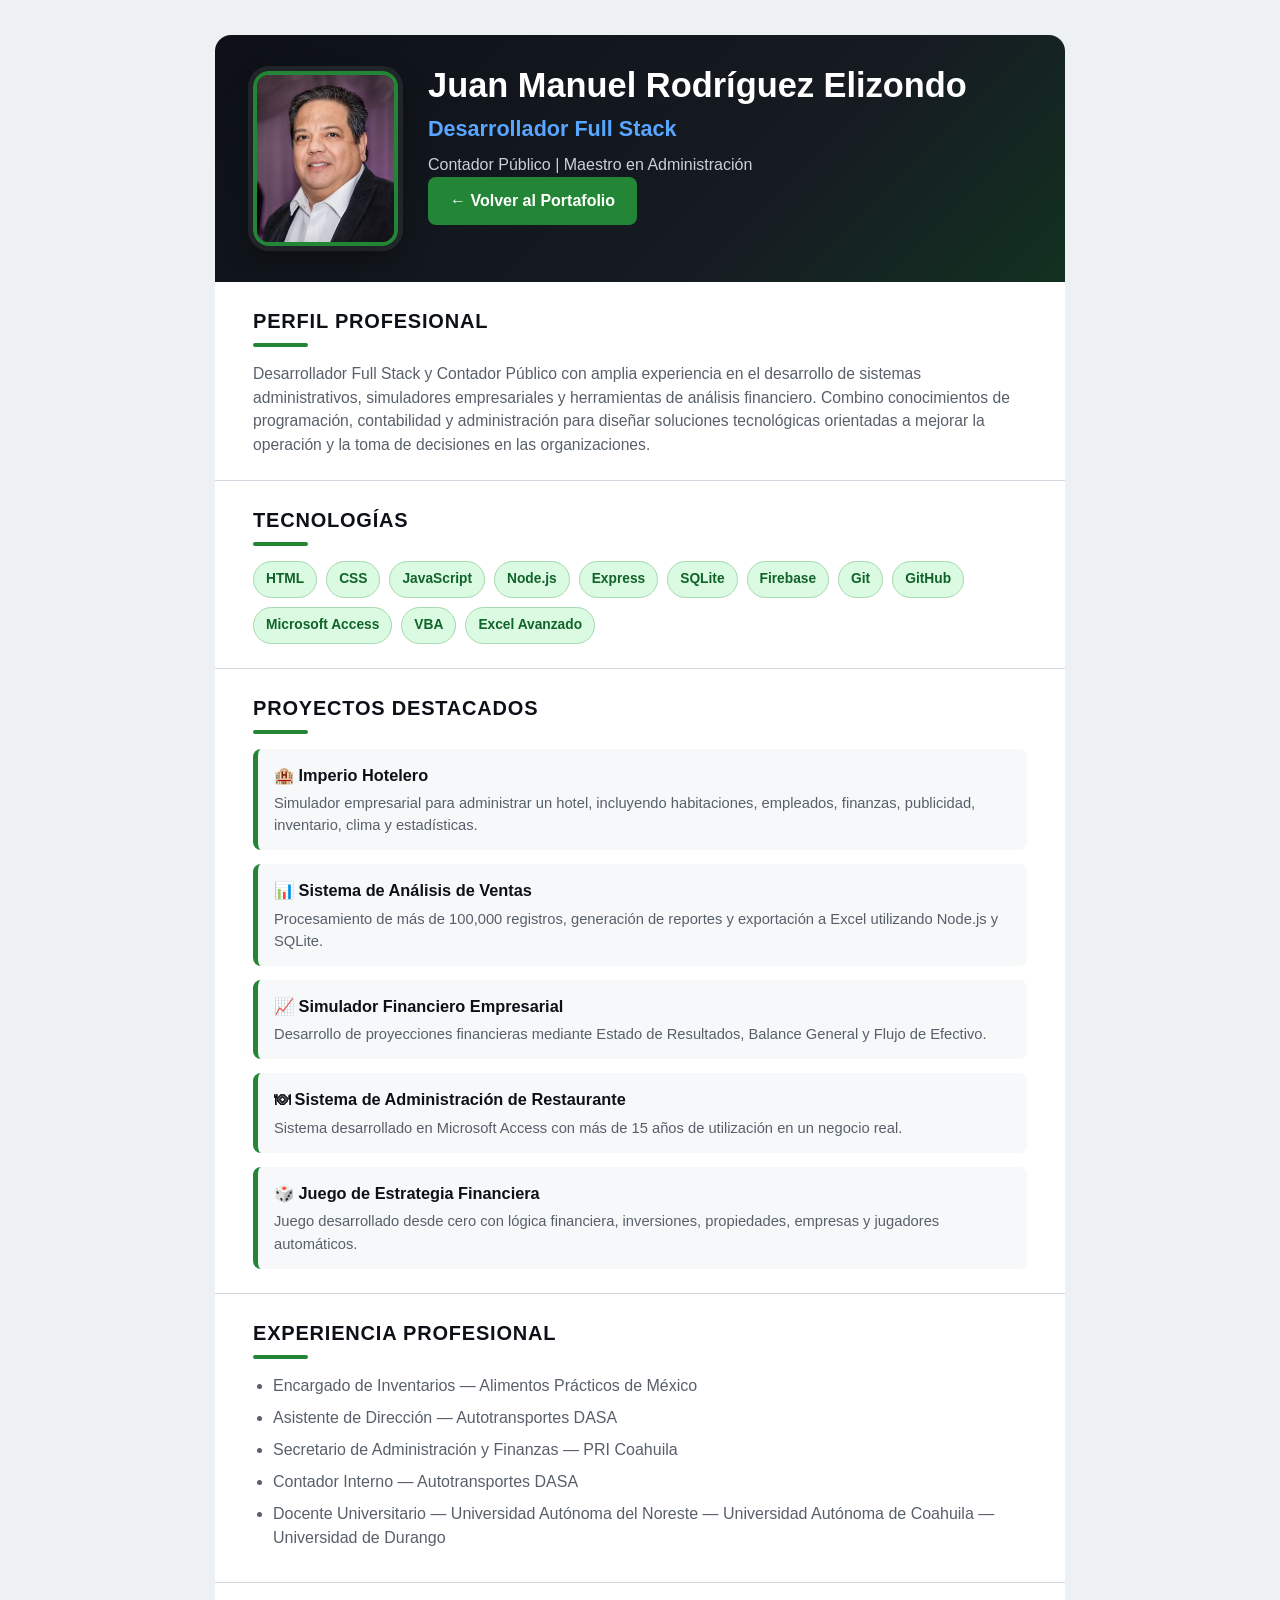
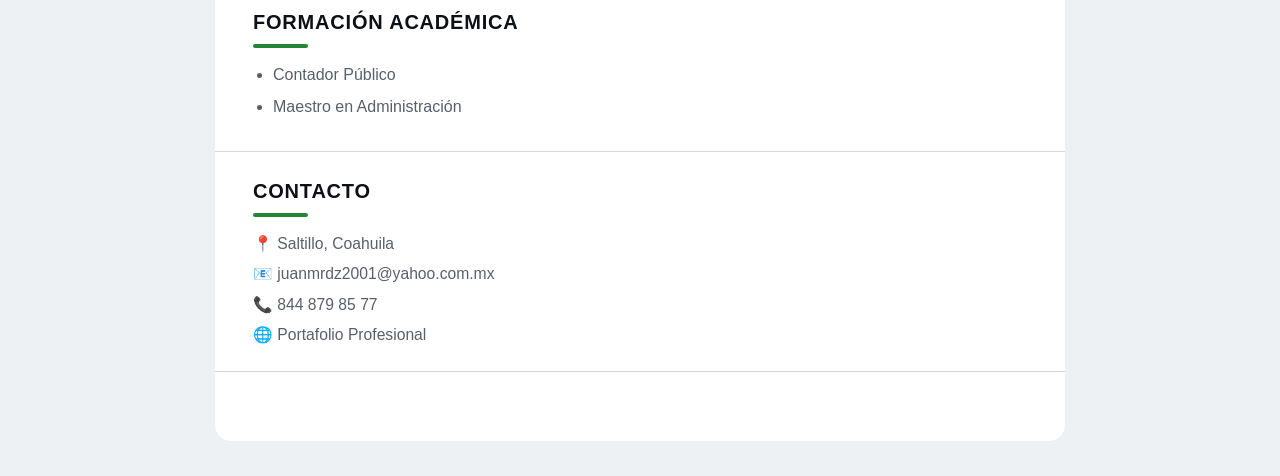
==== cv/index.html @ 210d1eff "Primera versión del portafolio" ====
<!DOCTYPE html>

<html lang="es">

<head>

    <meta charset="UTF-8">

    <meta name="viewport"
          content="width=device-width, initial-scale=1.0">

    <title>Currículum | Juan Manuel Rodríguez Elizondo</title>

    <link rel="stylesheet" href="styles.css">

</head>

<body>

<header>

    <div class="encabezado">

        <img
            src="../imagenes/FotoJuanManuel Rodriguez.png"
            alt="Juan Manuel Rodríguez"
            class="fotoPerfil"
        >

        <div>

            <h1>
                Juan Manuel Rodríguez Elizondo
            </h1>

            <h2>
                Desarrollador Full Stack
            </h2>

            <p class="subtitulo">

                Contador Público |
                Maestro en Administración

            </p>

            <a href="../index.html" class="btnVolver">
    ← Volver al Portafolio
</a>

        </div>

    </div>

</header>

<section>

    <h2>Perfil Profesional</h2>

    <p>

        Desarrollador Full Stack y Contador Público con amplia
        experiencia en el desarrollo de sistemas administrativos,
        simuladores empresariales y herramientas de análisis
        financiero.

        Combino conocimientos de programación,
        contabilidad y administración para diseñar soluciones
        tecnológicas orientadas a mejorar la operación y la toma
        de decisiones en las organizaciones.

    </p>

</section>

<section>

    <h2>Tecnologías</h2>

    <div class="habilidades">

        <span>HTML</span>
        <span>CSS</span>
        <span>JavaScript</span>
        <span>Node.js</span>
        <span>Express</span>
        <span>SQLite</span>
        <span>Firebase</span>
        <span>Git</span>
        <span>GitHub</span>
        <span>Microsoft Access</span>
        <span>VBA</span>
        <span>Excel Avanzado</span>

    </div>

</section>

<section>

    <h2>Proyectos Destacados</h2>

    <div class="proyectoCV">

        <h3>🏨 Imperio Hotelero</h3>

        <p>
            Simulador empresarial para administrar un hotel,
            incluyendo habitaciones, empleados, finanzas,
            publicidad, inventario, clima y estadísticas.
        </p>

    </div>

    <div class="proyectoCV">

        <h3>📊 Sistema de Análisis de Ventas</h3>

        <p>
            Procesamiento de más de 100,000 registros,
            generación de reportes y exportación a Excel
            utilizando Node.js y SQLite.
        </p>

    </div>

    <div class="proyectoCV">

        <h3>📈 Simulador Financiero Empresarial</h3>

        <p>
            Desarrollo de proyecciones financieras mediante
            Estado de Resultados, Balance General y Flujo de
            Efectivo.
        </p>

    </div>

    <div class="proyectoCV">

        <h3>🍽 Sistema de Administración de Restaurante</h3>

        <p>
            Sistema desarrollado en Microsoft Access con más
            de 15 años de utilización en un negocio real.
        </p>

    </div>

    <div class="proyectoCV">

        <h3>🎲 Juego de Estrategia Financiera</h3>

        <p>
            Juego desarrollado desde cero con lógica financiera,
            inversiones, propiedades, empresas y jugadores
            automáticos.
        </p>

    </div>

</section>

<section>

    <h2>Experiencia Profesional</h2>

    <ul>

        <li>
            Encargado de Inventarios
            — Alimentos Prácticos de México
        </li>

        <li>
            Asistente de Dirección
            — Autotransportes DASA
        </li>

        <li>
            Secretario de Administración y Finanzas
            — PRI Coahuila
        </li>

        <li>
            Contador Interno
            — Autotransportes DASA
        </li>

        <li>
            Docente Universitario
            — Universidad Autónoma del Noreste
            — Universidad Autónoma de Coahuila
            — Universidad de Durango
        </li>

    </ul>

</section>

<section>

    <h2>Formación Académica</h2>

    <ul>

        <li>
            Contador Público
        </li>

        <li>
            Maestro en Administración
        </li>

    </ul>

</section>

<section>

    <h2>Contacto</h2>

    <p>

        📍 Saltillo, Coahuila

    </p>

    <p>

        📧 juanmrdz2001@yahoo.com.mx

    </p>

    <p>

        📞 844 879 85 77

    </p>

    <p>

        🌐 Portafolio Profesional

    </p>

</section>

<footer>

    <p>

        "Nunca dejo de aprender;
        el aprendizaje es la filosofía de mi vida."

    </p>

</footer>

</body>

</html>
---- cv/styles.css ----
/* ==================================================
   CONFIGURACIÓN GENERAL
================================================== */

* {
    margin: 0;
    padding: 0;
    box-sizing: border-box;
}

:root {
    --fondo: #eef1f4;
    --papel: #ffffff;
    --principal: #0d1117;
    --secundario: #161b22;
    --verde: #238636;
    --verde-claro: #2ea043;
    --azul: #0969da;
    --texto: #24292f;
    --texto-suave: #57606a;
    --borde: #d0d7de;
}

html {
    scroll-behavior: smooth;
}

body {
    padding: 35px 15px;

    background: var(--fondo);
    color: var(--texto);

    font-family: Arial, Helvetica, sans-serif;
    line-height: 1.5;
}

body > header,
body > section,
body > footer {
    width: 100%;
    max-width: 850px;
    margin-left: auto;
    margin-right: auto;
}

body > header {
    border-radius: 16px 16px 0 0;
}

body > section,
body > footer {
    background: var(--papel);
}


/* ==================================================
   ENCABEZADO
================================================== */

header {
    padding: 32px 38px;

    background:
        linear-gradient(
            135deg,
            #0d1117 0%,
            #161b22 65%,
            #123120 100%
        );

    color: #ffffff;
}

.encabezado {
    display: grid;
    grid-template-columns: 145px 1fr;
    align-items: center;
    gap: 30px;
}

.fotoPerfil {
    width: 145px;
    height: 175px;

    display: block;
    object-fit: cover;
    object-position: center;

    border: 4px solid var(--verde);
    border-radius: 16px;

    box-shadow:
        0 0 0 5px rgba(255, 255, 255, 0.08),
        0 12px 28px rgba(0, 0, 0, 0.35);
}

header h1 {
    margin-bottom: 8px;

    font-size: 2.15rem;
    line-height: 1.1;
}

header h2 {
    margin-bottom: 8px;

    color: #58a6ff;
    font-size: 1.35rem;
}

.subtitulo {
    color: #c9d1d9;
    font-size: 1rem;
}


/* ==================================================
   SECCIONES
================================================== */

section {
    padding: 24px 38px;
    border-bottom: 1px solid var(--borde);
}

section h2 {
    margin-bottom: 15px;

    color: var(--principal);
    font-size: 1.25rem;
    text-transform: uppercase;
    letter-spacing: 0.8px;
}

section h2::after {
    content: "";
    display: block;

    width: 55px;
    height: 4px;

    margin-top: 7px;

    border-radius: 20px;
    background: var(--verde);
}

section p {
    color: var(--texto-suave);
    font-size: 0.98rem;
}

section ul {
    padding-left: 20px;
}

section li {
    margin-bottom: 8px;
    color: var(--texto-suave);
}


/* ==================================================
   HABILIDADES
================================================== */

.habilidades {
    display: flex;
    flex-wrap: wrap;
    gap: 9px;
}

.habilidades span {
    padding: 7px 12px;

    border: 1px solid #a7d8b0;
    border-radius: 20px;

    background: #dafbe1;
    color: #116329;

    font-size: 0.86rem;
    font-weight: bold;
}


/* ==================================================
   PROYECTOS
================================================== */

.proyectoCV {
    margin-bottom: 14px;
    padding: 14px 16px;

    border-left: 5px solid var(--verde);
    border-radius: 8px;

    background: #f6f8fa;

    break-inside: avoid;
    page-break-inside: avoid;
}

.proyectoCV:last-child {
    margin-bottom: 0;
}

.proyectoCV h3 {
    margin-bottom: 5px;

    color: var(--principal);
    font-size: 1.02rem;
}

.proyectoCV p {
    font-size: 0.92rem;
}


/* ==================================================
   CONTACTO
================================================== */

section:last-of-type p {
    margin-bottom: 7px;
}

section:last-of-type p:last-child {
    margin-bottom: 0;
}


/* ==================================================
   PIE DE PÁGINA
================================================== */

footer {
    padding: 22px 38px;

    border-radius: 0 0 16px 16px;

    background: var(--principal);
    color: #ffffff;

    text-align: center;
}

footer p {
    font-size: 1rem;
    font-style: italic;
    line-height: 1.6;
}


/* ==================================================
   TABLETA Y CELULAR
================================================== */

@media screen and (max-width: 700px) {

    body {
        padding: 0;
        background: var(--papel);
    }

    body > header,
    body > section,
    body > footer {
        max-width: none;
    }

    body > header,
    body > footer {
        border-radius: 0;
    }

    header {
        padding: 28px 20px;
    }

    .encabezado {
        grid-template-columns: 1fr;
        gap: 20px;
        text-align: center;
    }

    .fotoPerfil {
        width: 135px;
        height: 165px;
        margin: 0 auto;
    }

    header h1 {
        font-size: 1.8rem;
    }

    header h2 {
        font-size: 1.2rem;
    }

    section {
        padding: 22px 20px;
    }

    section h2 {
        font-size: 1.1rem;
    }

    .proyectoCV {
        padding: 13px 14px;
    }

    footer {
        padding: 22px 20px;
    }

}


/* ==================================================
   IMPRESIÓN EN HOJA CARTA
================================================== */

@page {
    size: Letter;
    margin: 11mm;
}

@media print {

    * {
        -webkit-print-color-adjust: exact;
        print-color-adjust: exact;
    }

    html,
    body {
        width: 100%;
        background: #ffffff;
    }

    body {
        padding: 0;

        font-family: Arial, Helvetica, sans-serif;
        line-height: 1.35;
    }

    body > header,
    body > section,
    body > footer {
        width: 100%;
        max-width: none;
        margin: 0;
    }

    header {
        padding: 18px 24px;
        border-radius: 0;
    }

    .encabezado {
        grid-template-columns: 115px 1fr;
        gap: 22px;
    }

    .fotoPerfil {
        width: 115px;
        height: 138px;

        border-width: 3px;
        border-radius: 10px;

        box-shadow: none;
    }

    header h1 {
        margin-bottom: 5px;
        font-size: 1.75rem;
    }

    header h2 {
        margin-bottom: 5px;
        font-size: 1.15rem;
    }

    .subtitulo {
        font-size: 0.86rem;
    }

    section {
        padding: 13px 24px;
    }

    section h2 {
        margin-bottom: 9px;
        font-size: 1rem;
    }

    section h2::after {
        width: 42px;
        height: 3px;
        margin-top: 4px;
    }

    section p,
    section li {
        font-size: 0.79rem;
        line-height: 1.35;
    }

    section li {
        margin-bottom: 4px;
    }

    .habilidades {
        gap: 5px;
    }

    .habilidades span {
        padding: 4px 8px;
        font-size: 0.69rem;
    }

    .proyectoCV {
        margin-bottom: 7px;
        padding: 8px 11px;

        border-left-width: 4px;
        border-radius: 4px;
    }

    .proyectoCV h3 {
        margin-bottom: 2px;
        font-size: 0.84rem;
    }

    .proyectoCV p {
        font-size: 0.74rem;
    }

    footer {
        padding: 12px 24px;
        border-radius: 0;
    }

    footer p {
        font-size: 0.78rem;
    }

    header,
    .proyectoCV,
    footer {
        break-inside: avoid;
        page-break-inside: avoid;
    }

}

.btnVolver{
    display:inline-block;

    margin-bottom:25px;
    padding:12px 22px;

    background:#238636;
    color:white;

    border-radius:8px;

    text-decoration:none;

    font-weight:bold;

    transition:.3s;
}

.btnVolver:hover{
    background:#2ea043;
    transform:translateY(-2px);
}
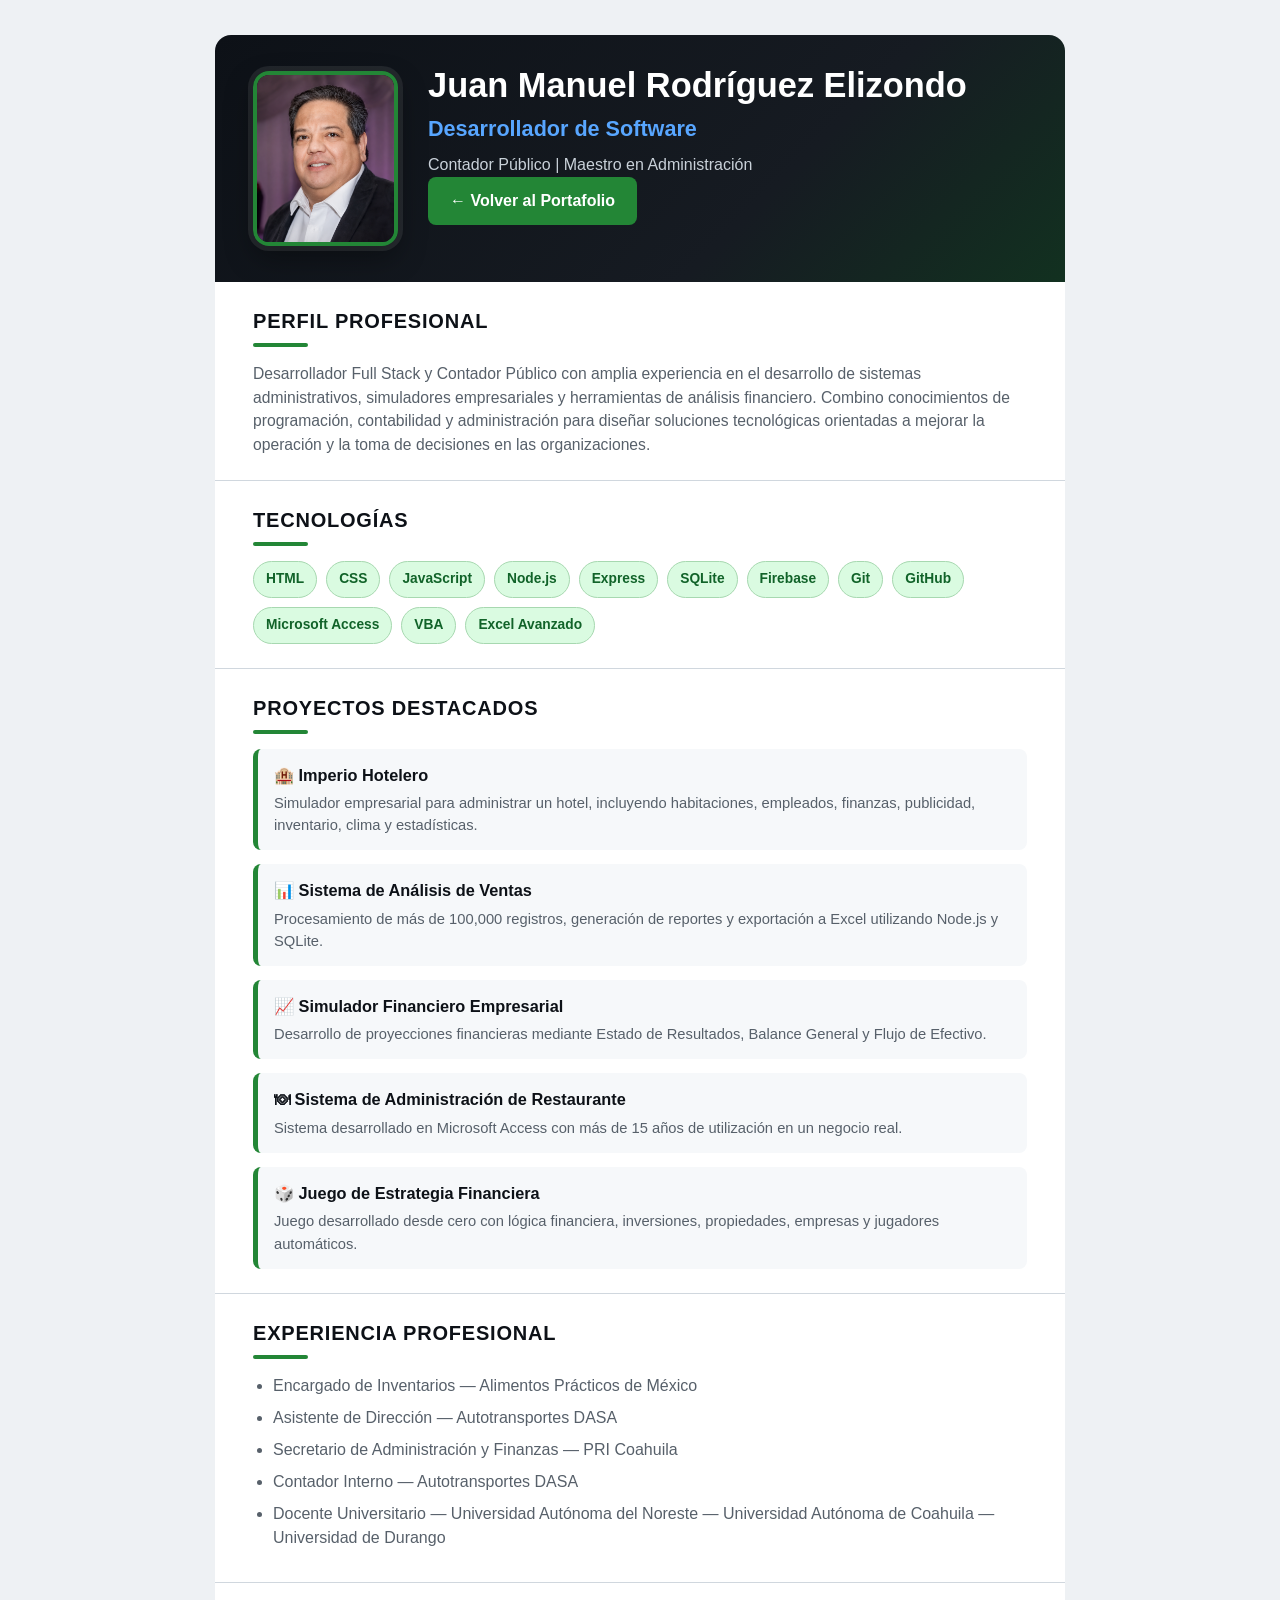
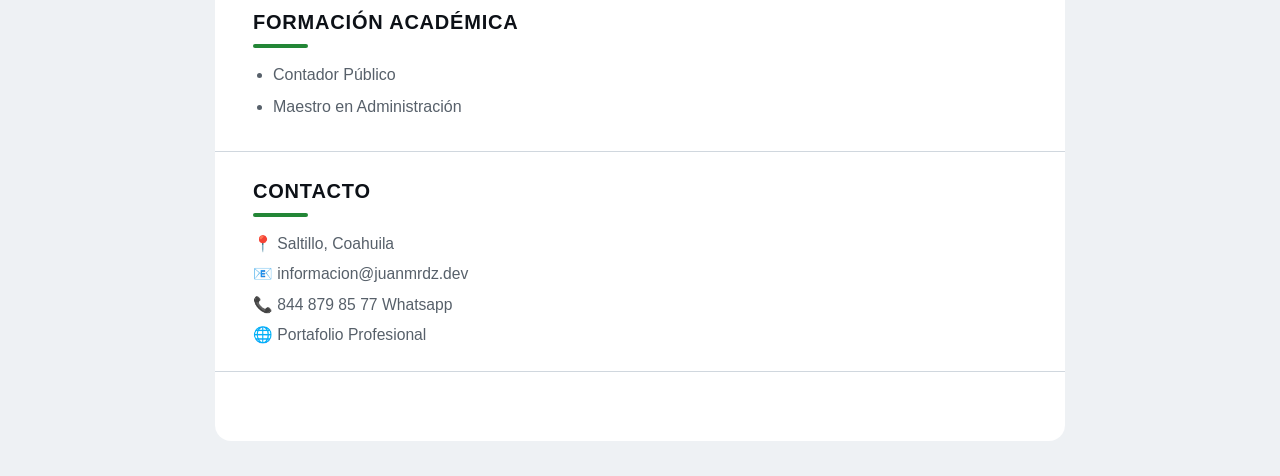
==== commit 04ac672f: "modificador de desarrollador de software" ====
--- a/cv/index.html
+++ b/cv/index.html
@@ -34,7 +34,7 @@
             </h1>
 
             <h2>
-                Desarrollador Full Stack
+                Desarrollador de Software
             </h2>
 
             <p class="subtitulo">
@@ -229,13 +229,13 @@
 
     <p>
 
-        📧 juanmrdz2001@yahoo.com.mx
-
-    </p>
-
-    <p>
-
-        📞 844 879 85 77
+        📧 informacion@juanmrdz.dev
+
+    </p>
+
+    <p>
+
+        📞 844 879 85 77 Whatsapp
 
     </p>
 
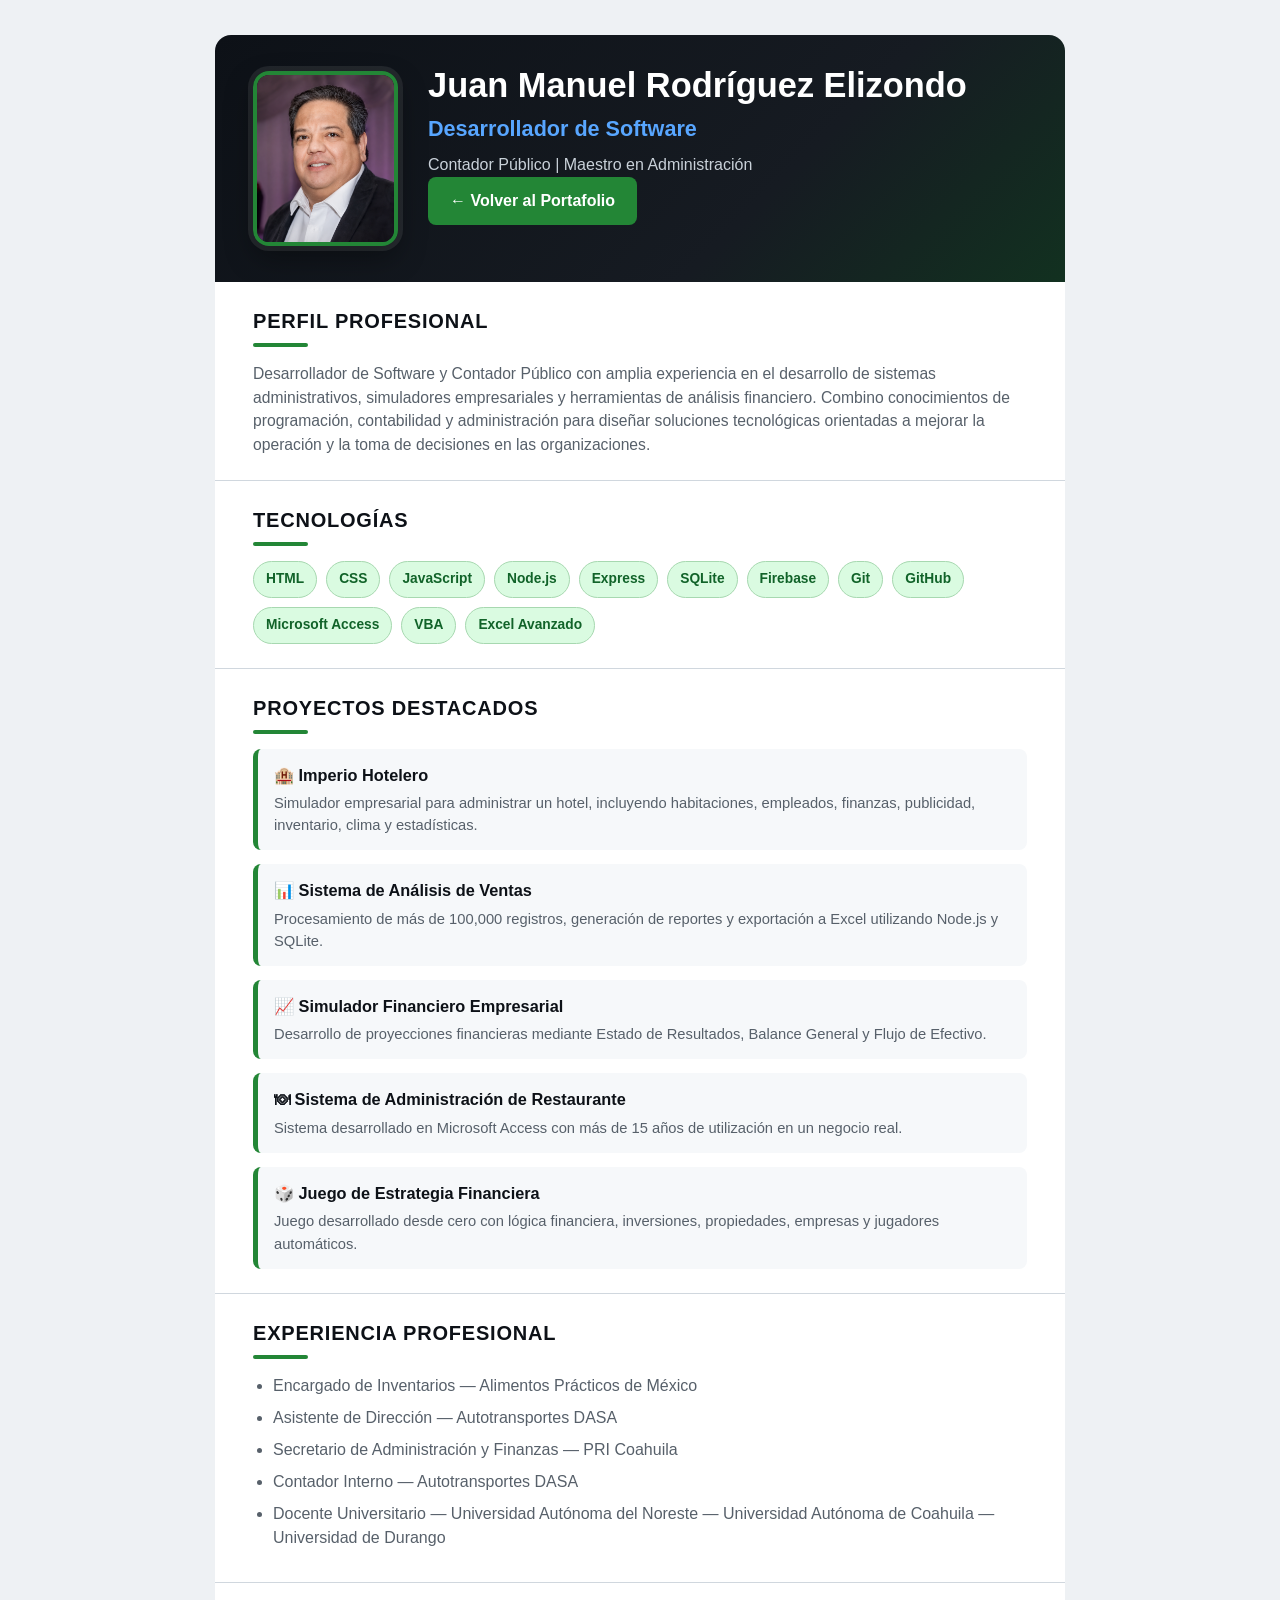
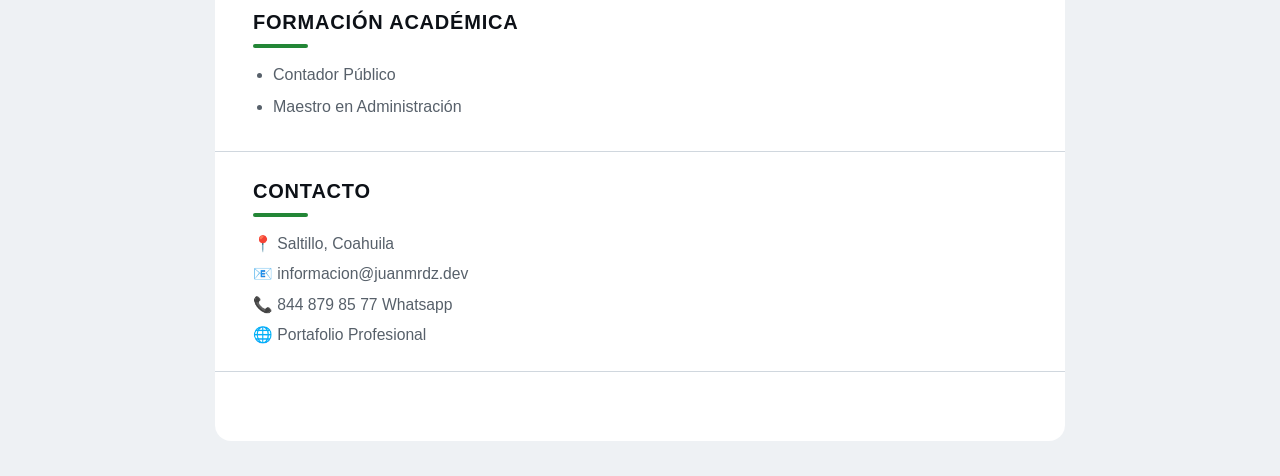
==== commit f2abfceb: "Agregado faro animado y logotipos de tecnologías" ====
--- a/cv/index.html
+++ b/cv/index.html
@@ -60,7 +60,7 @@
 
     <p>
 
-        Desarrollador Full Stack y Contador Público con amplia
+        Desarrollador de Software y Contador Público con amplia
         experiencia en el desarrollo de sistemas administrativos,
         simuladores empresariales y herramientas de análisis
         financiero.
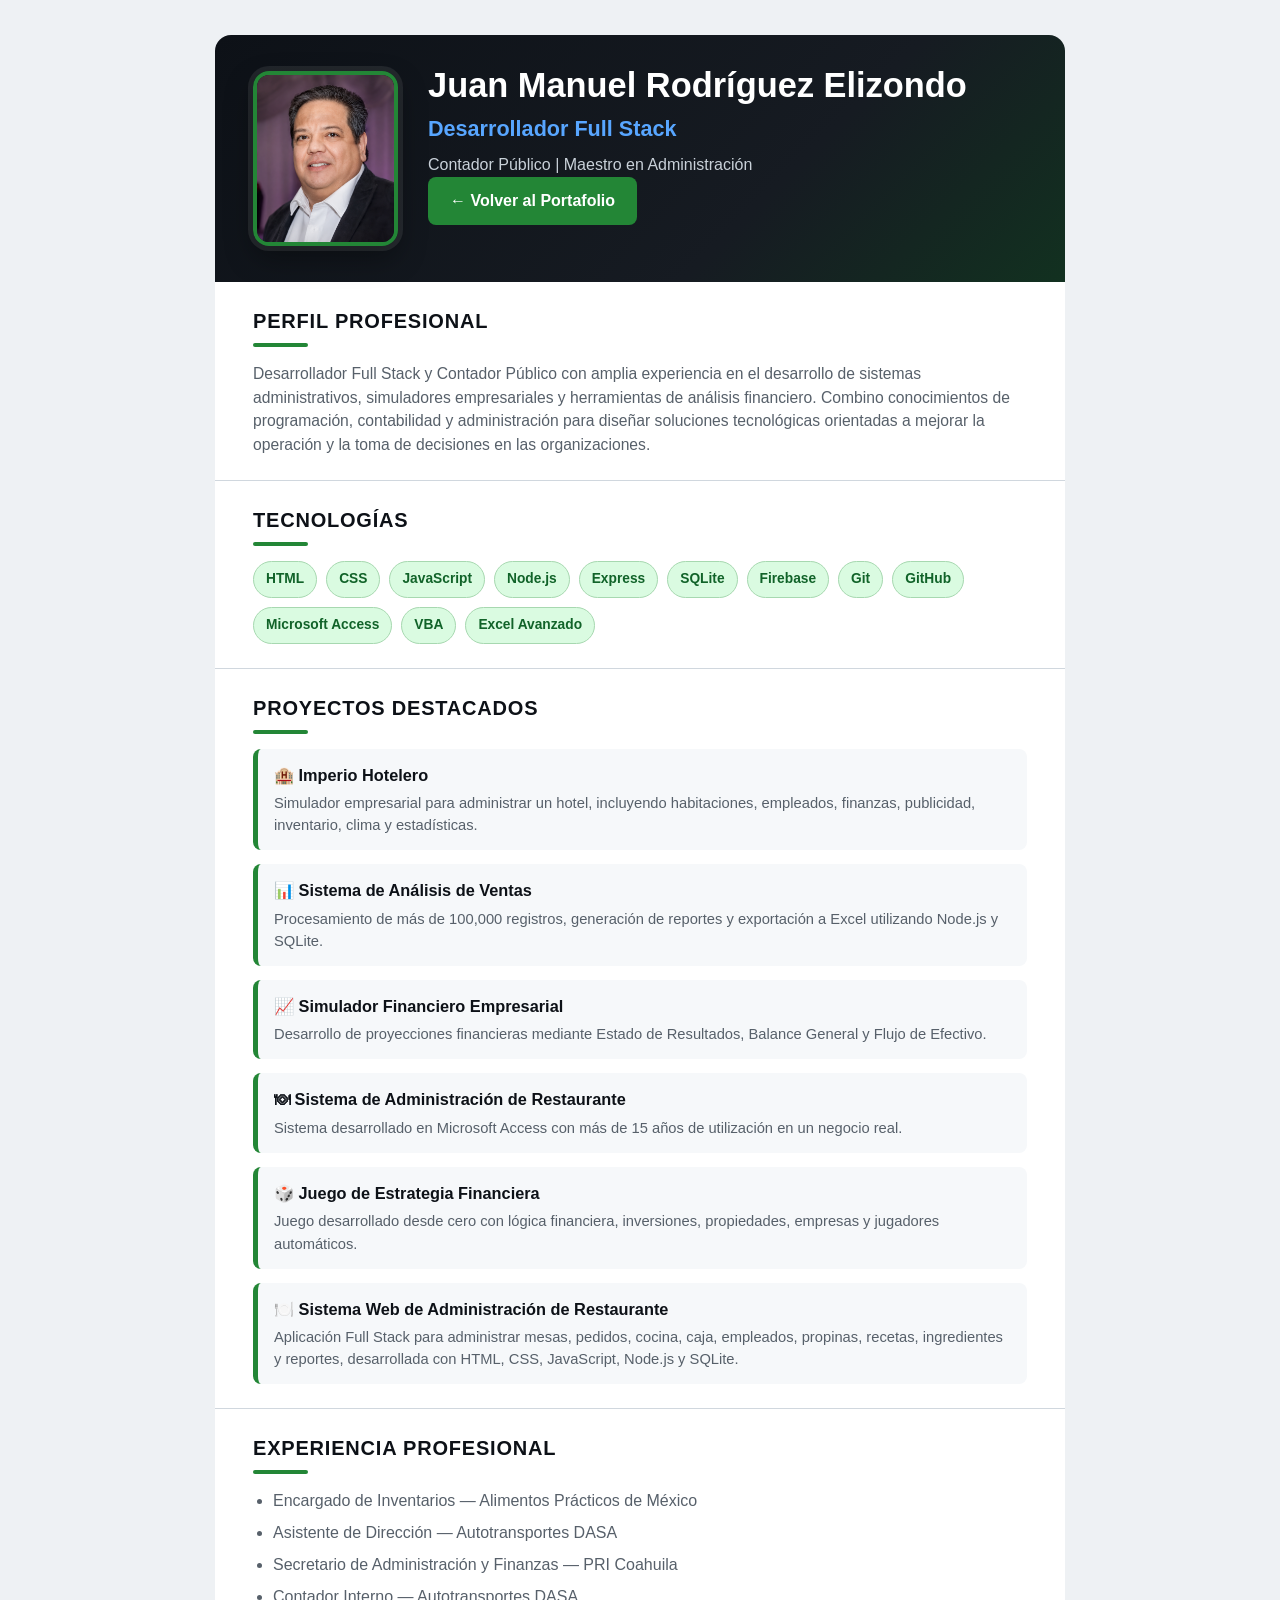
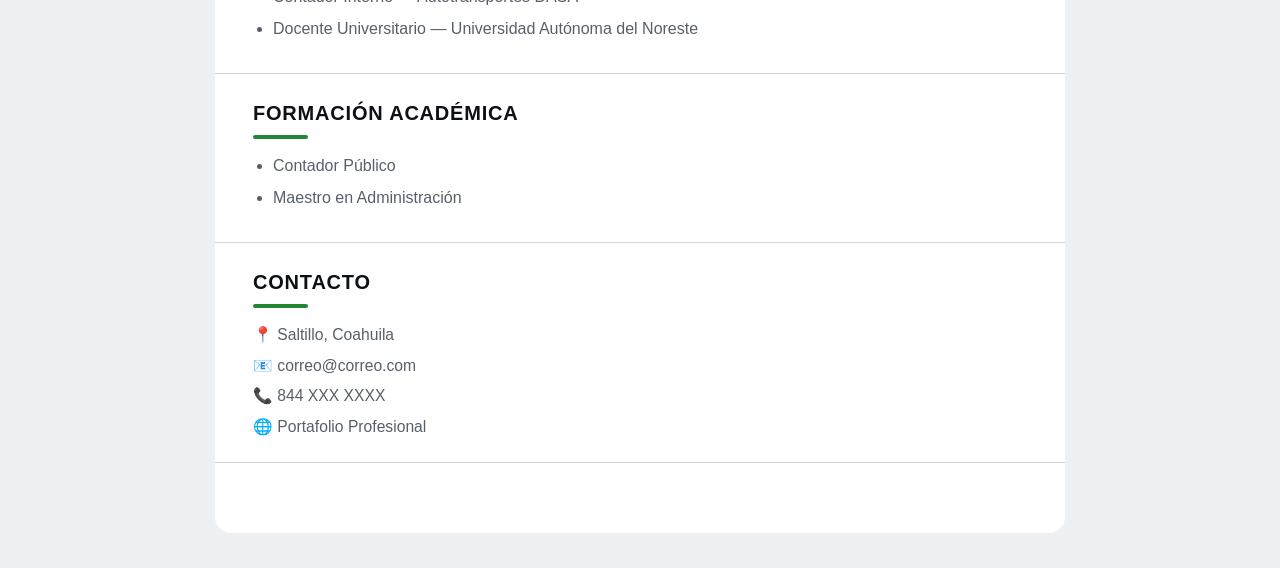
==== commit 5c9c23d0: "Agregar tarjeta de nuevo restaurant tARJETA DE NUEVO RESTAURANT" ====
--- a/cv/index.html
+++ b/cv/index.html
@@ -1,263 +1,281 @@
-<!DOCTYPE html>
-
-<html lang="es">
-
-<head>
-
-    <meta charset="UTF-8">
-
-    <meta name="viewport"
-          content="width=device-width, initial-scale=1.0">
-
-    <title>Currículum | Juan Manuel Rodríguez Elizondo</title>
-
-    <link rel="stylesheet" href="styles.css">
-
-</head>
-
-<body>
-
-<header>
-
-    <div class="encabezado">
-
-        <img
-            src="../imagenes/FotoJuanManuel Rodriguez.png"
-            alt="Juan Manuel Rodríguez"
-            class="fotoPerfil"
-        >
-
-        <div>
-
-            <h1>
-                Juan Manuel Rodríguez Elizondo
-            </h1>
-
-            <h2>
-                Desarrollador de Software
-            </h2>
-
-            <p class="subtitulo">
-
-                Contador Público |
-                Maestro en Administración
-
-            </p>
-
-            <a href="../index.html" class="btnVolver">
-    ← Volver al Portafolio
-</a>
-
-        </div>
-
-    </div>
-
-</header>
-
-<section>
-
-    <h2>Perfil Profesional</h2>
-
-    <p>
-
-        Desarrollador de Software y Contador Público con amplia
-        experiencia en el desarrollo de sistemas administrativos,
-        simuladores empresariales y herramientas de análisis
-        financiero.
-
-        Combino conocimientos de programación,
-        contabilidad y administración para diseñar soluciones
-        tecnológicas orientadas a mejorar la operación y la toma
-        de decisiones en las organizaciones.
-
-    </p>
-
-</section>
-
-<section>
-
-    <h2>Tecnologías</h2>
-
-    <div class="habilidades">
-
-        <span>HTML</span>
-        <span>CSS</span>
-        <span>JavaScript</span>
-        <span>Node.js</span>
-        <span>Express</span>
-        <span>SQLite</span>
-        <span>Firebase</span>
-        <span>Git</span>
-        <span>GitHub</span>
-        <span>Microsoft Access</span>
-        <span>VBA</span>
-        <span>Excel Avanzado</span>
-
-    </div>
-
-</section>
-
-<section>
-
-    <h2>Proyectos Destacados</h2>
-
-    <div class="proyectoCV">
-
-        <h3>🏨 Imperio Hotelero</h3>
-
-        <p>
-            Simulador empresarial para administrar un hotel,
-            incluyendo habitaciones, empleados, finanzas,
-            publicidad, inventario, clima y estadísticas.
-        </p>
-
-    </div>
-
-    <div class="proyectoCV">
-
-        <h3>📊 Sistema de Análisis de Ventas</h3>
-
-        <p>
-            Procesamiento de más de 100,000 registros,
-            generación de reportes y exportación a Excel
-            utilizando Node.js y SQLite.
-        </p>
-
-    </div>
-
-    <div class="proyectoCV">
-
-        <h3>📈 Simulador Financiero Empresarial</h3>
-
-        <p>
-            Desarrollo de proyecciones financieras mediante
-            Estado de Resultados, Balance General y Flujo de
-            Efectivo.
-        </p>
-
-    </div>
-
-    <div class="proyectoCV">
-
-        <h3>🍽 Sistema de Administración de Restaurante</h3>
-
-        <p>
-            Sistema desarrollado en Microsoft Access con más
-            de 15 años de utilización en un negocio real.
-        </p>
-
-    </div>
-
-    <div class="proyectoCV">
-
-        <h3>🎲 Juego de Estrategia Financiera</h3>
-
-        <p>
-            Juego desarrollado desde cero con lógica financiera,
-            inversiones, propiedades, empresas y jugadores
-            automáticos.
-        </p>
-
-    </div>
-
-</section>
-
-<section>
-
-    <h2>Experiencia Profesional</h2>
-
-    <ul>
-
-        <li>
-            Encargado de Inventarios
-            — Alimentos Prácticos de México
-        </li>
-
-        <li>
-            Asistente de Dirección
-            — Autotransportes DASA
-        </li>
-
-        <li>
-            Secretario de Administración y Finanzas
-            — PRI Coahuila
-        </li>
-
-        <li>
-            Contador Interno
-            — Autotransportes DASA
-        </li>
-
-        <li>
-            Docente Universitario
-            — Universidad Autónoma del Noreste
-            — Universidad Autónoma de Coahuila
-            — Universidad de Durango
-        </li>
-
-    </ul>
-
-</section>
-
-<section>
-
-    <h2>Formación Académica</h2>
-
-    <ul>
-
-        <li>
-            Contador Público
-        </li>
-
-        <li>
-            Maestro en Administración
-        </li>
-
-    </ul>
-
-</section>
-
-<section>
-
-    <h2>Contacto</h2>
-
-    <p>
-
-        📍 Saltillo, Coahuila
-
-    </p>
-
-    <p>
-
-        📧 informacion@juanmrdz.dev
-
-    </p>
-
-    <p>
-
-        📞 844 879 85 77 Whatsapp
-
-    </p>
-
-    <p>
-
-        🌐 Portafolio Profesional
-
-    </p>
-
-</section>
-
-<footer>
-
-    <p>
-
-        "Nunca dejo de aprender;
-        el aprendizaje es la filosofía de mi vida."
-
-    </p>
-
-</footer>
-
-</body>
-
+<!DOCTYPE html>
+
+<html lang="es">
+
+<head>
+
+    <meta charset="UTF-8">
+
+    <meta name="viewport"
+          content="width=device-width, initial-scale=1.0">
+
+    <title>Currículum | Juan Manuel Rodríguez Elizondo</title>
+
+    <link rel="stylesheet" href="styles.css">
+
+</head>
+
+<body>
+
+<header>
+
+    <div class="encabezado">
+
+        <img
+            src="../imagenes/FotoJuanManuel Rodriguez.png"
+            alt="Juan Manuel Rodríguez"
+            class="fotoPerfil"
+        >
+
+        <div>
+
+            <h1>
+                Juan Manuel Rodríguez Elizondo
+            </h1>
+
+            <h2>
+                Desarrollador Full Stack
+            </h2>
+
+            <p class="subtitulo">
+
+                Contador Público |
+                Maestro en Administración
+
+            </p>
+
+            <a href="../index.html" class="btnVolver">
+    ← Volver al Portafolio
+</a>
+
+        </div>
+
+    </div>
+
+</header>
+
+<section>
+
+    <h2>Perfil Profesional</h2>
+
+    <p>
+
+        Desarrollador Full Stack y Contador Público con amplia
+        experiencia en el desarrollo de sistemas administrativos,
+        simuladores empresariales y herramientas de análisis
+        financiero.
+
+        Combino conocimientos de programación,
+        contabilidad y administración para diseñar soluciones
+        tecnológicas orientadas a mejorar la operación y la toma
+        de decisiones en las organizaciones.
+
+    </p>
+
+</section>
+
+<section>
+
+    <h2>Tecnologías</h2>
+
+    <div class="habilidades">
+
+        <span>HTML</span>
+        <span>CSS</span>
+        <span>JavaScript</span>
+        <span>Node.js</span>
+        <span>Express</span>
+        <span>SQLite</span>
+        <span>Firebase</span>
+        <span>Git</span>
+        <span>GitHub</span>
+        <span>Microsoft Access</span>
+        <span>VBA</span>
+        <span>Excel Avanzado</span>
+
+    </div>
+
+</section>
+
+<section>
+
+    <h2>Proyectos Destacados</h2>
+
+    <div class="proyectoCV">
+
+        <h3>🏨 Imperio Hotelero</h3>
+
+        <p>
+            Simulador empresarial para administrar un hotel,
+            incluyendo habitaciones, empleados, finanzas,
+            publicidad, inventario, clima y estadísticas.
+        </p>
+
+    </div>
+
+    <div class="proyectoCV">
+
+        <h3>📊 Sistema de Análisis de Ventas</h3>
+
+        <p>
+
+            Procesamiento de más de 100,000 registros,
+            generación de reportes y exportación a Excel
+            utilizando Node.js y SQLite.
+
+        </p>
+
+    </div>
+
+    <div class="proyectoCV">
+
+        <h3>📈 Simulador Financiero Empresarial</h3>
+
+        <p>
+
+            Desarrollo de proyecciones financieras mediante
+            Estado de Resultados, Balance General y Flujo de
+            Efectivo.
+
+        </p>
+
+    </div>
+
+    <div class="proyectoCV">
+
+        <h3>🍽 Sistema de Administración de Restaurante</h3>
+
+        <p>
+
+            Sistema desarrollado en Microsoft Access con más
+            de 15 años de utilización en un negocio real.
+
+        </p>
+
+    </div>
+
+    <div class="proyectoCV">
+
+        <h3>🎲 Juego de Estrategia Financiera</h3>
+
+        <p>
+
+            Juego desarrollado desde cero con lógica financiera,
+            inversiones, propiedades, empresas y jugadores
+            automáticos.
+
+        </p>
+
+    </div>
+
+
+    <div class="proyectoCV">
+    <h3>🍽️ Sistema Web de Administración de Restaurante</h3>
+
+    <p>
+        Aplicación Full Stack para administrar mesas, pedidos, cocina,
+        caja, empleados, propinas, recetas, ingredientes y reportes,
+        desarrollada con HTML, CSS, JavaScript, Node.js y SQLite.
+    </p>
+    
+    </div>
+
+</section>
+
+<section>
+
+    <h2>Experiencia Profesional</h2>
+
+    <ul>
+
+        <li>
+            Encargado de Inventarios
+            — Alimentos Prácticos de México
+        </li>
+
+        <li>
+            Asistente de Dirección
+            — Autotransportes DASA
+        </li>
+
+        <li>
+            Secretario de Administración y Finanzas
+            — PRI Coahuila
+        </li>
+
+        <li>
+            Contador Interno
+            — Autotransportes DASA
+        </li>
+
+        <li>
+            Docente Universitario
+            — Universidad Autónoma del Noreste
+        </li>
+
+    </ul>
+
+</section>
+
+<section>
+
+    <h2>Formación Académica</h2>
+
+    <ul>
+
+        <li>
+            Contador Público
+        </li>
+
+        <li>
+            Maestro en Administración
+        </li>
+
+    </ul>
+
+</section>
+
+<section>
+
+    <h2>Contacto</h2>
+
+    <p>
+
+        📍 Saltillo, Coahuila
+
+    </p>
+
+    <p>
+
+        📧 correo@correo.com
+
+    </p>
+
+    <p>
+
+        📞 844 XXX XXXX
+
+    </p>
+
+    <p>
+
+        🌐 Portafolio Profesional
+
+    </p>
+
+</section>
+
+<footer>
+
+    <p>
+
+        "Nunca dejo de aprender;
+        el aprendizaje es la filosofía de mi vida."
+
+    </p>
+
+</footer>
+
+</body>
+
 </html>
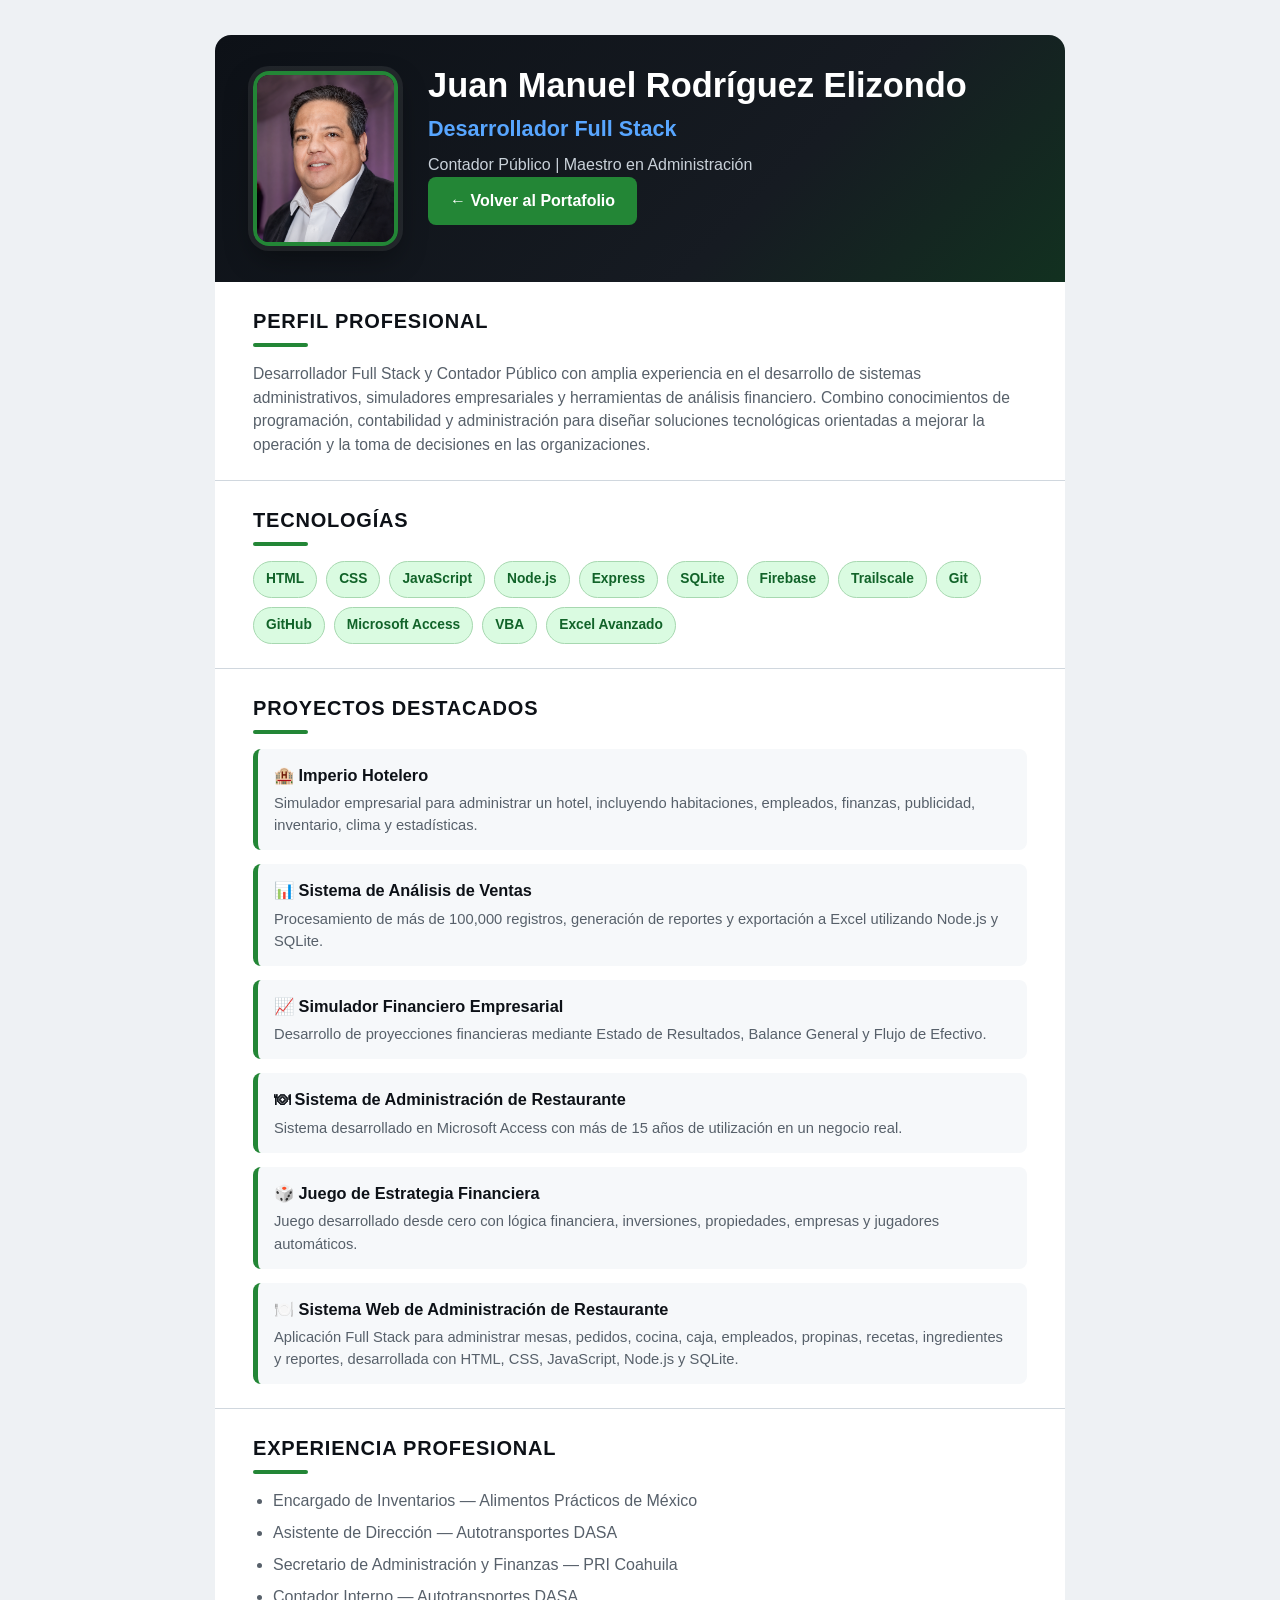
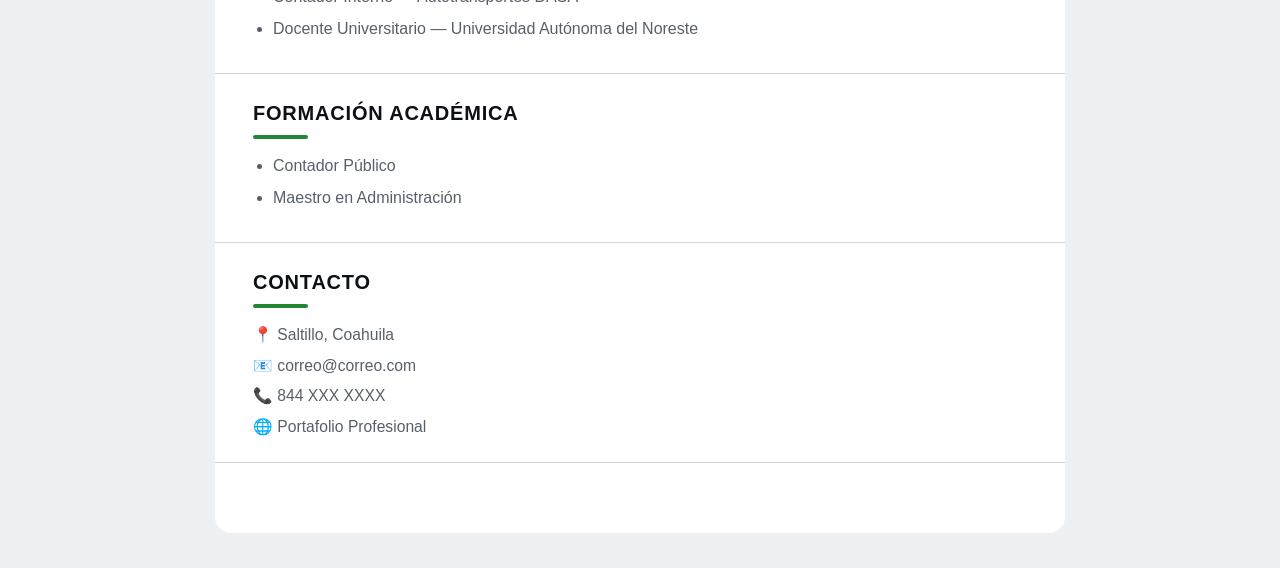
==== commit edf2aedc: "Agrege Traislcane" ====
--- a/cv/index.html
+++ b/cv/index.html
@@ -87,6 +87,7 @@
         <span>Express</span>
         <span>SQLite</span>
         <span>Firebase</span>
+        <span>Trailscale</span>
         <span>Git</span>
         <span>GitHub</span>
         <span>Microsoft Access</span>
